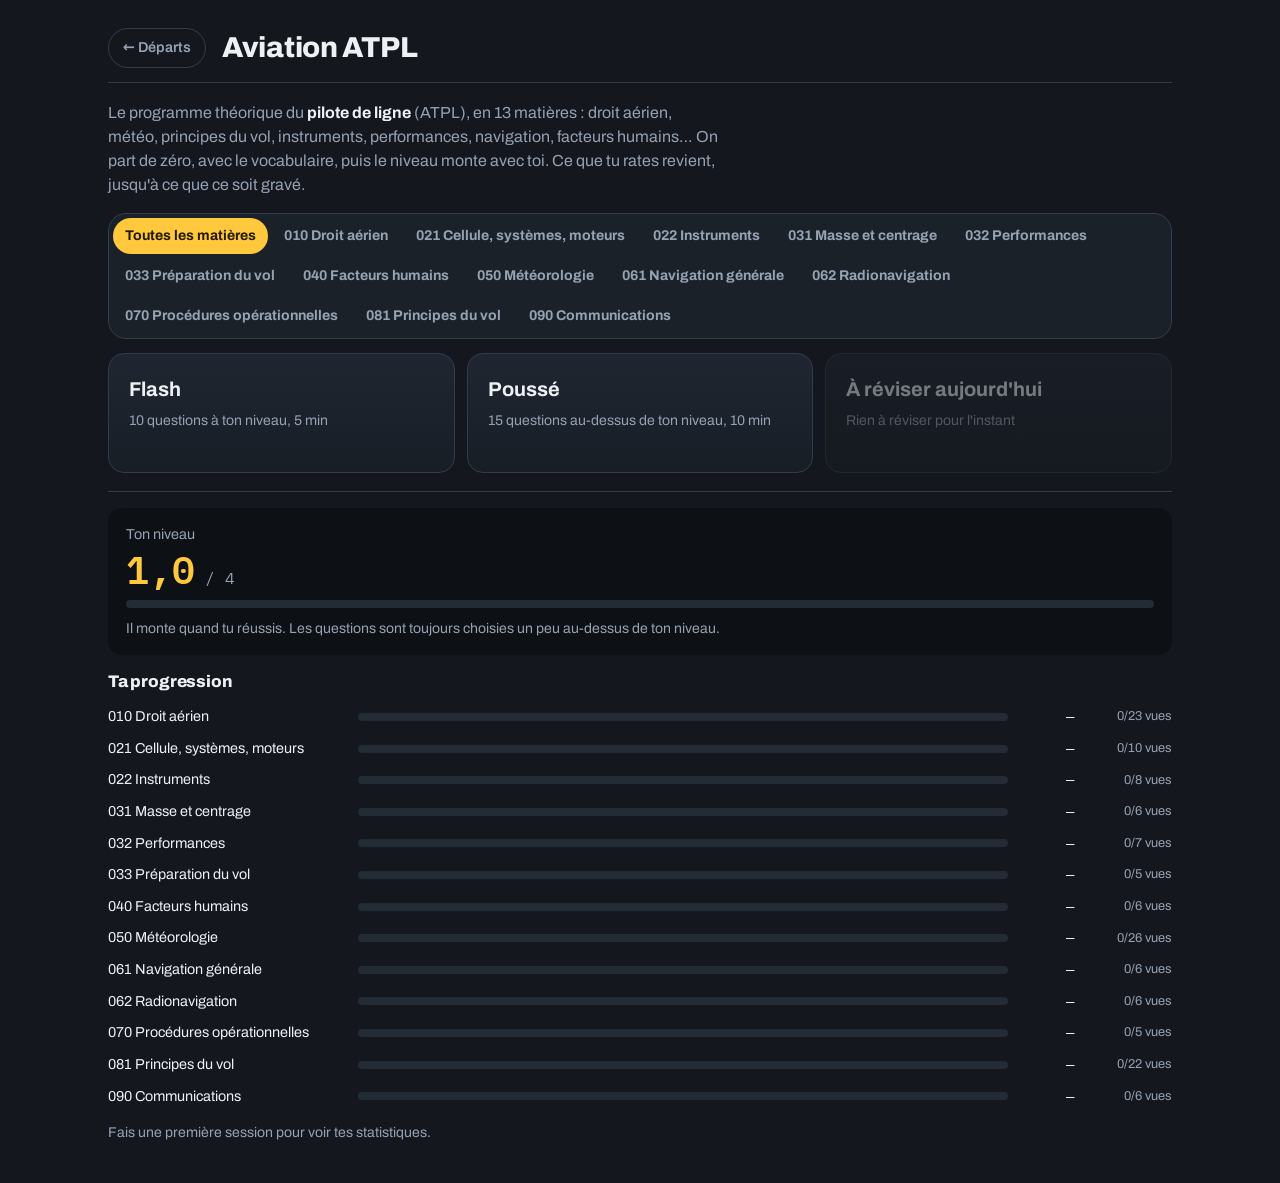
==== atpl.html @ 523178b3 "Quiz Aviation ATPL (13 matières, niveau adaptatif, filtre par matière) Co-Authored-By: Claude Opus 5" ====
<!DOCTYPE html>
<html lang="fr">
<head>
<meta charset="utf-8">
<meta name="viewport" content="width=device-width,initial-scale=1,viewport-fit=cover">
<title>Aviation ATPL — Échauffement</title>
<meta name="theme-color" content="#14181e">
<link rel="manifest" href="manifest.webmanifest">
<link rel="icon" href="icons/icon-192.png">
<link rel="apple-touch-icon" href="icons/apple-touch-icon.png">
<meta name="apple-mobile-web-app-capable" content="yes">
<meta name="apple-mobile-web-app-status-bar-style" content="black-translucent">
<meta name="apple-mobile-web-app-title" content="Échauffement">
<link rel="preload" href="fonts/archivo-latin-700-normal.woff2" as="font" type="font/woff2" crossorigin>
<link rel="stylesheet" href="css/style.css">
</head>
<body>
<div class="wrap">
  <header class="top">
    <a class="back" href="index.html">← Départs</a>
    <h1>Aviation ATPL</h1>
  </header>

  <section id="setup">
    <p class="intro">Le programme théorique du <b>pilote de ligne</b> (ATPL), en 13 matières : droit aérien, météo, principes du vol, instruments, performances, navigation, facteurs humains… On part de zéro, avec le vocabulaire, puis le niveau monte avec toi. Ce que tu rates revient, jusqu'à ce que ce soit gravé.</p>
    <div class="tabs filter" id="filter" role="group" aria-label="Matière"></div>
    <div class="choices" id="modes"></div>
    <div id="stats"></div>
  </section>

  <section id="quiz" class="hidden">
    <div class="hud">
      <div class="stat" id="qnum"><small>Question</small>1</div>
      <div class="stat" id="qscore"><small>Bonnes</small>0</div>
      <div class="stat" id="qtimer"><small>Temps</small>--:--</div>
      <button class="btn danger" id="stop" style="margin-left:auto">Terminer</button>
    </div>
    <div class="bar"><i id="qprog"></i></div>
    <div class="qcard">
      <span class="tag" id="qtheme"></span>
      <p class="qtext" id="qtext"></p>
      <div class="opts" id="opts"></div>
      <div class="expl hidden" id="expl" aria-live="polite"></div>
      <div class="row" style="margin-top:14px;justify-content:flex-end"><button class="btn primary hidden" id="next">Question suivante</button></div>
    </div>
    <p class="muted small">Clavier : touches 1 à 4 pour répondre, Entrée pour continuer.</p>
  </section>

  <section id="end" class="hidden"></section>
</div>
<script src="js/common.js"></script>
<script src="js/questions-atpl.js"></script>
<script>
const CFG = { bank: "atpl", pass: null, themeFilter: true, modes: [
  { key: "flash", label: "Flash", sub: "10 questions à ton niveau, 5 min", n: 10, time: 300, push: 0.3 },
  { key: "pousse", label: "Poussé", sub: "15 questions au-dessus de ton niveau, 10 min", n: 15, time: 600, push: 1 }
]};
</script>
<script src="js/quiz.js"></script>
</body>
</html>
---- css/style.css ----
/* ===== Échauffement — thème « tableau des départs » =====
   Fond anthracite de hall d'aéroport, jaune signalétique des panneaux, chiffres en police à chasse fixe comme un panneau à palettes. */
@font-face{font-family:"Archivo";src:url(../fonts/archivo-latin-400-normal.woff2) format("woff2");font-weight:400;font-display:swap}
@font-face{font-family:"Archivo";src:url(../fonts/archivo-latin-600-normal.woff2) format("woff2");font-weight:600;font-display:swap}
@font-face{font-family:"Archivo";src:url(../fonts/archivo-latin-700-normal.woff2) format("woff2");font-weight:700;font-display:swap}
@font-face{font-family:"Archivo";src:url(../fonts/archivo-latin-800-normal.woff2) format("woff2");font-weight:800;font-display:swap}
@font-face{font-family:"Plex Mono";src:url(../fonts/ibm-plex-mono-latin-400-normal.woff2) format("woff2");font-weight:400;font-display:swap}
@font-face{font-family:"Plex Mono";src:url(../fonts/ibm-plex-mono-latin-600-normal.woff2) format("woff2");font-weight:600;font-display:swap}

:root{
  --bg:#14181e; --panel:#1b2129; --panel2:#232b35; --line:#323d4b; --flap:#0d1014;
  --txt:#eef1f4; --mut:#95a2b3; --sig:#ffc83d; --sig-ink:#231a00;
  --ok:#3fcf7d; --ko:#ff5d62; --info:#7cc4ff;
  --ocean:#101924; --land:#27303c; --target:#3b4859; --found:#3fcf7d; --miss:#ff5d62;
  --r:10px; --mono:"Plex Mono",ui-monospace,Menlo,monospace;
}
*{box-sizing:border-box;min-width:0}
html,body{margin:0;background:var(--bg);color:var(--txt);font:16px/1.5 "Archivo",system-ui,sans-serif;-webkit-font-smoothing:antialiased}
a{color:var(--info);text-decoration:none}
button,input{font:inherit}
:focus-visible{outline:3px solid var(--sig);outline-offset:2px}
.wrap{max-width:1120px;margin:0 auto;padding:clamp(14px,3vw,28px) clamp(14px,3vw,28px) 40px;padding-top:max(clamp(14px,3vw,28px),env(safe-area-inset-top))}
.muted{color:var(--mut)} .small{font-size:.88rem} .hidden{display:none!important} .okc{color:var(--ok)}
h1,h2,h3{line-height:1.1;margin:0;font-weight:800;letter-spacing:-.01em}

/* ---------- En-tête des pages ---------- */
header.top{display:flex;align-items:center;gap:16px;margin-bottom:18px;padding-bottom:14px;border-bottom:1px solid var(--line)}
header.top h1{font-size:clamp(1.35rem,3vw,1.8rem)}
header.top .back{display:inline-flex;align-items:center;gap:6px;font-weight:600;color:var(--mut);padding:8px 14px;border:1px solid var(--line);border-radius:999px;font-size:.9rem;white-space:nowrap;min-height:40px}
header.top .back:hover{color:var(--txt);border-color:var(--mut)}
.intro{max-width:68ch;color:var(--mut);margin:0 0 16px}
.intro b{color:var(--txt)}

/* ---------- Tableau des départs (accueil) ---------- */
.hall{display:flex;flex-wrap:wrap;align-items:flex-end;justify-content:space-between;gap:12px 24px;margin:8px 0 18px}
.hall h1{font-size:clamp(2.2rem,6vw,3.4rem);letter-spacing:-.03em}
.hall p{margin:6px 0 0;color:var(--mut);max-width:52ch}
.counters{display:flex;gap:10px;flex-wrap:wrap}
.counter{background:var(--panel);border:1px solid var(--line);border-radius:var(--r);padding:8px 14px;min-width:120px}
.counter b{display:block;font-family:var(--mono);font-size:1.5rem;font-weight:600;color:var(--sig);line-height:1.2}
.counter span{font-size:.82rem;color:var(--mut)}
.board{background:var(--flap);border-radius:14px;padding:clamp(10px,2vw,18px);box-shadow:inset 0 0 0 1px #262f3b,0 18px 40px -20px #000}
.board-head{display:flex;justify-content:space-between;align-items:baseline;padding:4px 8px 12px;border-bottom:2px solid #262f3b}
.board-head h2{font-size:1.25rem;color:var(--sig)}
.board-head .clock{font-family:var(--mono);color:var(--sig);font-size:1.25rem}
.cols{display:grid;grid-template-columns:5.2rem minmax(0,1fr) 6.5rem 11rem;gap:12px;padding:10px 8px 4px;color:var(--mut);font-size:.8rem}
.cols span:last-child{text-align:right}
.flights{list-style:none;margin:0;padding:0}
.flight{display:grid;grid-template-columns:5.2rem minmax(0,1fr) 6.5rem 11rem;align-items:center;gap:12px;padding:12px 8px;border-bottom:1px solid #1f2731;color:var(--txt);border-radius:6px;transition:background .15s}
.flight:hover{background:#18202a}
.flights li:last-child .flight{border-bottom:0}
.flight .code,.flight .dur,.flight .status{font-family:var(--mono);font-size:.92rem}
.flight .code{color:var(--mut)}
.flight .dest{font-weight:700;font-size:1.08rem;display:flex;flex-direction:column}
.flight .dest small{font-weight:400;color:var(--mut);font-size:.86rem}
.flight .dur{color:var(--mut)}
.flight .status{text-align:right;color:var(--ok)}
.flight .status.due{color:var(--sig)}
.flight .status.now{color:var(--sig-ink);background:var(--sig);padding:3px 8px;border-radius:4px;justify-self:end;font-weight:600}
.flight.featured .dest{color:var(--sig)}
.board-foot{display:flex;justify-content:space-between;flex-wrap:wrap;gap:8px;padding:12px 8px 2px;color:var(--mut);font-size:.88rem;border-top:2px solid #262f3b;margin-top:4px}
@media (prefers-reduced-motion:no-preference){
  .flight .dest,.flight .status{animation:flap .5s cubic-bezier(.3,1.4,.6,1) both;animation-delay:calc(var(--i)*70ms)}
  @keyframes flap{from{transform:rotateX(90deg);opacity:0}to{transform:none;opacity:1}}
}
@media (max-width:700px){
  .cols{display:none}
  .flight{grid-template-columns:minmax(0,1fr) auto;row-gap:2px}
  .flight .code,.flight .dur{display:none}
  .flight .status{font-size:.82rem}
}

/* ---------- Boutons, onglets, choix ---------- */
.btn{display:inline-flex;align-items:center;justify-content:center;min-height:44px;border:1px solid var(--line);background:var(--panel2);color:var(--txt);padding:10px 18px;border-radius:999px;font-weight:700;cursor:pointer}
.btn:hover{border-color:var(--mut)}
.btn.primary{background:var(--sig);border-color:var(--sig);color:var(--sig-ink)}
.btn.primary:hover{filter:brightness(1.06)}
.btn.danger{color:#ffb1b3;border-color:#5a2a30;background:transparent}
.row{display:flex;gap:10px;flex-wrap:wrap;align-items:center}
.tabs{display:inline-flex;flex-wrap:wrap;gap:4px;background:var(--panel);border:1px solid var(--line);border-radius:22px;padding:4px;margin:0 0 10px}
.tab{border:0;background:transparent;color:var(--mut);font-weight:700;padding:9px 16px;border-radius:999px;cursor:pointer;min-height:40px}
.tab.on{background:var(--sig);color:var(--sig-ink)}
.choices{display:grid;grid-template-columns:repeat(auto-fill,minmax(230px,1fr));gap:10px;margin-top:14px}
.choice{text-align:left;background:var(--panel);border:1px solid var(--line);border-radius:var(--r);padding:14px 16px;color:var(--txt);cursor:pointer;display:flex;flex-direction:column;gap:3px;min-height:44px}
.choice:hover:not(:disabled){border-color:var(--sig)}
.choice:disabled{opacity:.45;cursor:default}
.choice b{font-size:1.05rem}
.choice span{color:var(--mut);font-size:.88rem}
.choice .due{color:var(--sig);font-weight:600}
.choice.hot{border-color:#6b5520}
.toggle{display:inline-flex;align-items:center;gap:6px;font-size:.9rem;color:var(--mut);cursor:pointer;user-select:none;min-height:44px}
.toggle input{width:18px;height:18px;accent-color:var(--sig)}

/* ---------- Jeu sur carte ---------- */
.hud{display:flex;gap:10px;align-items:center;flex-wrap:wrap;margin-bottom:10px}
.hud input{flex:1;min-width:200px;font-size:1.1rem;padding:12px 18px;border-radius:999px;border:2px solid var(--line);background:var(--flap);color:var(--txt);outline:none;min-height:48px}
.hud input:focus{border-color:var(--sig)}
.hud input.flash{border-color:var(--ok);box-shadow:0 0 0 4px rgba(63,207,125,.2)}
.ask{flex:1;min-width:220px;display:flex;align-items:center;gap:10px;background:var(--flap);border-radius:999px;padding:5px 5px 5px 18px;min-height:48px}
.ask .q{color:var(--mut);font-size:.95rem;white-space:nowrap}
.ask b{font-size:1.2rem;color:var(--sig);font-weight:800}
.ask .n{margin-left:auto;font-family:var(--mono);color:var(--mut);font-size:.9rem}
.ask .btn{min-height:38px;padding:6px 14px}
.stat{background:var(--panel);border:1px solid var(--line);border-radius:var(--r);padding:6px 14px;font-family:var(--mono);font-weight:600;font-size:1.1rem;min-width:92px;text-align:center;line-height:1.3}
.stat small{display:block;font-family:"Archivo",sans-serif;font-weight:400;color:var(--mut);font-size:.74rem}
.stat.low{color:var(--ko)}
.bar{height:4px;background:var(--panel2);border-radius:99px;overflow:hidden;margin-bottom:8px}
.bar>i{display:block;height:100%;background:var(--sig);width:0;transition:width .3s}
.last{min-height:1.5em;font-weight:600;margin:0 0 8px}
.last.ok{color:var(--ok)} .last.ko{color:var(--ko)}
.mapbox{position:relative;background:var(--ocean);border:1px solid var(--line);border-radius:14px;overflow:hidden}
.mapbox svg{display:block;width:100%;height:66vh;min-height:340px;cursor:grab;touch-action:none}
.mapbox svg.clickable path.target,.mapbox svg.clickable circle.hit{cursor:pointer}
.mapbox svg.clickable path.target:not(.found):not(.miss):hover{fill:#56677d}
.mapbox .hint{position:absolute;left:12px;bottom:8px;font-size:.75rem;color:var(--mut);pointer-events:none}
.zoombtns{position:absolute;right:10px;top:10px;display:flex;flex-direction:column;gap:6px}
.zoombtns button{width:40px;height:40px;border-radius:50%;border:1px solid var(--line);background:var(--panel);color:var(--txt);font-size:1.1rem;cursor:pointer}
path.land{fill:var(--land);stroke:var(--ocean);stroke-width:.6;vector-effect:non-scaling-stroke}
path.target{fill:var(--target)}
path.found{fill:var(--found)}
path.miss{fill:var(--miss)}
circle.dot{fill:var(--target);stroke:#dbe3ec;stroke-width:1;vector-effect:non-scaling-stroke;pointer-events:none}
circle.dot.found{fill:var(--found);stroke:#c9f5dc}
circle.dot.miss{fill:var(--miss);stroke:#ffd0d2}
circle.hit{fill:transparent}
.pulse{animation:pulse .8s ease-in-out infinite}
@keyframes pulse{50%{opacity:.25}}
text.lbl{fill:#fff;font-family:"Archivo",sans-serif;font-weight:700;text-anchor:middle;dominant-baseline:middle;paint-order:stroke;stroke:#0b3a20;stroke-width:3px;stroke-linejoin:round;pointer-events:none}
text.lbl.miss{stroke:#4a0e12}
.tip{position:absolute;pointer-events:none;background:#000d;padding:4px 10px;border-radius:6px;font-size:.85rem;display:none}

.results{background:var(--panel);border:1px solid var(--line);border-radius:14px;padding:18px 20px;margin:14px 0}
.results h2{font-size:1.4rem;margin-bottom:4px}
.big{font-family:var(--mono);font-size:2.4rem;font-weight:600;color:var(--sig)}
.chips{display:flex;flex-wrap:wrap;gap:8px;margin-top:10px}
.chip{background:#2c1619;border:1px solid #5a2a30;color:#ffc9cb;padding:6px 12px;border-radius:999px;font-size:.9rem;cursor:pointer}
.chip:hover{border-color:var(--ko)}

/* ---------- QCM ---------- */
.qcard{background:var(--panel);border:1px solid var(--line);border-radius:14px;padding:clamp(16px,3vw,26px);margin-top:10px}
.tag{display:inline-block;font-size:.8rem;padding:3px 10px;border-radius:999px;background:var(--panel2);color:var(--info);margin-bottom:12px}
.tag.sit{color:var(--sig)}
.qtext{font-size:clamp(1.08rem,2.4vw,1.3rem);font-weight:700;margin:0 0 18px;max-width:60ch;line-height:1.35}
.opts{display:grid;gap:10px}
.opt{display:flex;gap:12px;align-items:flex-start;text-align:left;font-size:1rem;color:var(--txt);background:var(--panel2);border:2px solid transparent;border-radius:12px;padding:12px 14px;cursor:pointer;min-height:48px}
.opt:hover:not(:disabled){border-color:var(--sig)}
.opt .k{flex:none;width:28px;height:28px;border-radius:6px;background:var(--flap);display:grid;place-items:center;font-family:var(--mono);font-weight:600;font-size:.85rem;color:var(--mut)}
.opt.good{border-color:var(--ok);background:#13301f}
.opt.bad{border-color:var(--ko);background:#36171b}
.opt:disabled{cursor:default}
.expl{margin-top:14px;padding:12px 16px;border-radius:10px;background:var(--flap);border-left:4px solid var(--info);font-size:.96rem;max-width:75ch}
.expl.ok{border-left-color:var(--ok)}.expl.ko{border-left-color:var(--ko)}
.expl .when{color:var(--mut);font-size:.84rem;margin-top:6px}
.target-line{position:relative;height:12px;background:var(--panel2);border-radius:99px;margin:14px 0 6px}
.target-line>i{display:block;height:100%;border-radius:99px}
.target-line>b{position:absolute;top:-5px;bottom:-5px;width:3px;background:#fff;border-radius:2px}
.themes{display:grid;grid-template-columns:repeat(auto-fill,minmax(220px,1fr));gap:8px;margin-top:14px}
.themes div{background:var(--panel2);border-radius:8px;padding:8px 12px;font-size:.9rem}
.themes b{font-family:var(--mono);color:var(--sig);margin-right:6px}
.errs{margin-top:12px;display:grid;gap:10px}
.errs div{background:var(--panel2);border-radius:10px;padding:10px 14px;font-size:.93rem}
.errs .ga{color:#8ff0b6}.errs .ba{color:#ffa5a8;text-decoration:line-through}
#stats{margin-top:18px;padding-top:16px;border-top:1px solid var(--line)}
#stats h3{font-size:1.05rem;margin-bottom:10px}
.srow{display:grid;grid-template-columns:minmax(0,15rem) minmax(60px,1fr) 3.5rem 5.5rem;gap:10px;align-items:center;padding:5px 0;font-size:.9rem}
.sbar{height:8px;background:var(--panel2);border-radius:99px;overflow:hidden}
.sbar i{display:block;height:100%;border-radius:99px}
.spct{font-family:var(--mono);text-align:right}
.sseen{color:var(--mut);font-size:.8rem;text-align:right}
@media (max-width:600px){.srow{grid-template-columns:minmax(0,1fr) 3.5rem}.srow .sbar{grid-column:1/-1;order:3}.srow .sseen{display:none}}

/* ---------- Minuteur de révision ---------- */
.focus{display:grid;justify-items:center;text-align:center;padding:10px 0}
.dial{position:relative;width:min(78vw,340px);aspect-ratio:1}
.dial svg{width:100%;height:100%;transform:rotate(-90deg)}
.dial circle{fill:none;stroke-width:10}
.dial .trk{stroke:var(--panel2)}
.dial .arc{stroke:var(--sig);stroke-linecap:round;transition:stroke-dashoffset .5s linear}
.dial.pause .arc{stroke:var(--ok)}
.dial .read{position:absolute;inset:0;display:grid;place-content:center;gap:4px}
.dial .time{font-family:var(--mono);font-size:clamp(3rem,13vw,4.6rem);font-weight:600;line-height:1}
.dial .phase{color:var(--mut);font-weight:600}
.subject{margin:18px 0 6px;width:min(92vw,420px);text-align:center;font-size:1rem;padding:12px 16px;border-radius:999px;border:2px solid var(--line);background:var(--flap);color:var(--txt);min-height:48px}
.subject:focus{border-color:var(--sig);outline:none}
.cycles{display:flex;gap:8px;justify-content:center;margin:14px 0}
.cycles i{width:12px;height:12px;border-radius:50%;background:var(--panel2)}
.cycles i.done{background:var(--sig)}

@media (max-width:600px){.mapbox svg{height:56vh}.hud .stat{min-width:78px}.ask .q{display:none}}
@media (max-width:600px){.counters{display:grid;grid-template-columns:repeat(3,minmax(0,1fr));width:100%}.counter{min-width:0;padding:8px 10px}.counter b{font-size:1.3rem}.counter span{font-size:.75rem;line-height:1.2;display:block}}

/* ---------- Accueil : explication + grands cadres ---------- */
.how{display:grid;grid-template-columns:repeat(3,minmax(0,1fr));gap:12px;margin:0 0 28px}
.step{display:flex;gap:14px;align-items:flex-start;background:var(--panel);border:1px solid var(--line);border-radius:14px;padding:16px 18px}
.step .num{flex:none;width:36px;height:36px;border-radius:50%;display:grid;place-items:center;background:var(--sig);color:var(--sig-ink);font-family:var(--mono);font-weight:600;font-size:1.1rem}
.step b{display:block;font-size:1.05rem;margin-bottom:4px}
.step p{margin:0;color:var(--mut);font-size:.92rem;line-height:1.45}
.board-head2{display:flex;justify-content:space-between;align-items:baseline;margin:0 2px 12px}
.board-head2 h2{font-size:1.5rem}
.board-head2 .clock{font-family:var(--mono);color:var(--sig);font-size:1.3rem}
.tiles{display:grid;grid-template-columns:repeat(auto-fill,minmax(min(100%,300px),1fr));gap:14px}
.tile{position:relative;display:flex;flex-direction:column;gap:8px;min-height:210px;padding:22px 22px 20px;border-radius:18px;background:linear-gradient(180deg,#1f2631,#181e26);border:1px solid var(--line);color:var(--txt);overflow:hidden;transition:transform .15s,border-color .15s}
.tile:hover{transform:translateY(-3px);border-color:var(--sig)}
.tile .t-top{display:flex;justify-content:space-between;font-family:var(--mono);font-size:.85rem;color:var(--mut)}
.tile h3{font-size:1.6rem;letter-spacing:-.02em;margin-top:6px}
.tile p{margin:0;color:var(--mut);font-size:.95rem;line-height:1.45;max-width:46ch}
.tile .status{margin-top:auto;align-self:flex-start;font-family:var(--mono);font-size:.88rem;padding:5px 12px;border-radius:999px;background:#102a1c;color:var(--ok)}
.tile .status.due{background:#33290d;color:var(--sig)}
.tile .status.now{background:var(--sig-ink);color:var(--sig)}
.tile.featured{grid-column:span 2;background:var(--sig);border-color:var(--sig);color:var(--sig-ink);min-height:230px}
.tile.featured .t-top,.tile.featured p{color:#4a3a06}
.tile.featured h3{font-size:2.2rem}
.tile.rev{border-color:#2c5a40;background:linear-gradient(180deg,#183024,#141d19)}
.foot{margin-top:18px}
@media (prefers-reduced-motion:no-preference){.tile{animation:flap .5s cubic-bezier(.3,1.4,.6,1) both;animation-delay:calc(var(--i)*60ms)}}
@media (max-width:800px){.how{grid-template-columns:1fr}.tile.featured{grid-column:auto}}
/* cadres de choix plus grands dans les jeux */
.choices{grid-template-columns:repeat(auto-fill,minmax(min(100%,260px),1fr));gap:12px}
.choice{padding:20px 20px;border-radius:16px;min-height:120px;gap:6px;background:linear-gradient(180deg,#1f2631,#181e26)}
.choice b{font-size:1.25rem}
.level{background:var(--flap);border-radius:14px;padding:16px 18px;margin-bottom:18px;display:grid;grid-template-columns:auto auto 1fr;align-items:baseline;gap:4px 10px}
.level>span:first-child{grid-column:1/-1;color:var(--mut);font-size:.9rem}
.level b{font-family:var(--mono);font-size:2.4rem;color:var(--sig);line-height:1}
.level .of{font-family:var(--mono);color:var(--mut)}
.level .lbar{grid-column:1/-1;height:8px;background:var(--panel2);border-radius:99px;overflow:hidden;margin-top:6px}
.level .lbar i{display:block;height:100%;background:var(--sig);border-radius:99px}
.level p{grid-column:1/-1;margin:6px 0 0}
.stat.rec{color:var(--sig)}
.choice .rec{color:var(--sig);font-weight:600}
.stat.beat{background:var(--sig);color:var(--sig-ink)}
.stat.beat small{color:var(--sig-ink)}
.tabs.filter{display:flex;flex-wrap:wrap;border-radius:18px;margin-top:4px}
.tabs.filter .tab{padding:7px 12px;min-height:36px;font-size:.88rem}
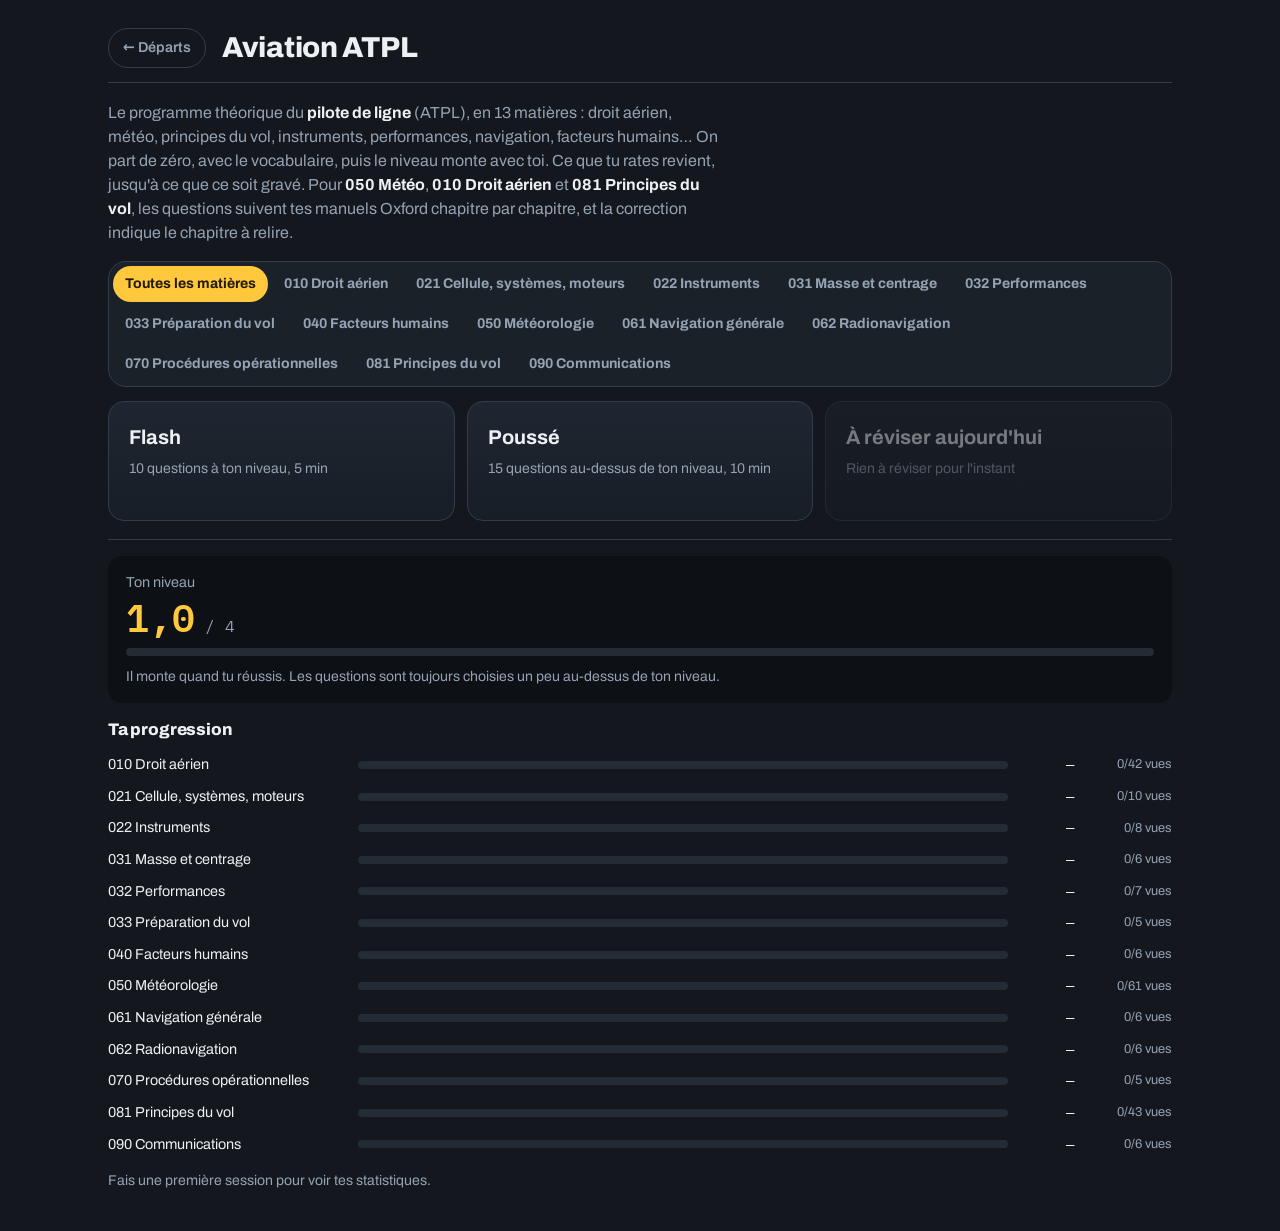
==== commit 51527eff: "ATPL : 75 questions chapitre par chapitre d'après les manuels Oxford (050, 010, 081), source affiché" ====
--- a/atpl.html
+++ b/atpl.html
@@ -22,7 +22,7 @@
   </header>
 
   <section id="setup">
-    <p class="intro">Le programme théorique du <b>pilote de ligne</b> (ATPL), en 13 matières : droit aérien, météo, principes du vol, instruments, performances, navigation, facteurs humains… On part de zéro, avec le vocabulaire, puis le niveau monte avec toi. Ce que tu rates revient, jusqu'à ce que ce soit gravé.</p>
+    <p class="intro">Le programme théorique du <b>pilote de ligne</b> (ATPL), en 13 matières : droit aérien, météo, principes du vol, instruments, performances, navigation, facteurs humains… On part de zéro, avec le vocabulaire, puis le niveau monte avec toi. Ce que tu rates revient, jusqu'à ce que ce soit gravé. Pour <b>050 Météo</b>, <b>010 Droit aérien</b> et <b>081 Principes du vol</b>, les questions suivent tes manuels Oxford chapitre par chapitre, et la correction indique le chapitre à relire.</p>
     <div class="tabs filter" id="filter" role="group" aria-label="Matière"></div>
     <div class="choices" id="modes"></div>
     <div id="stats"></div>
